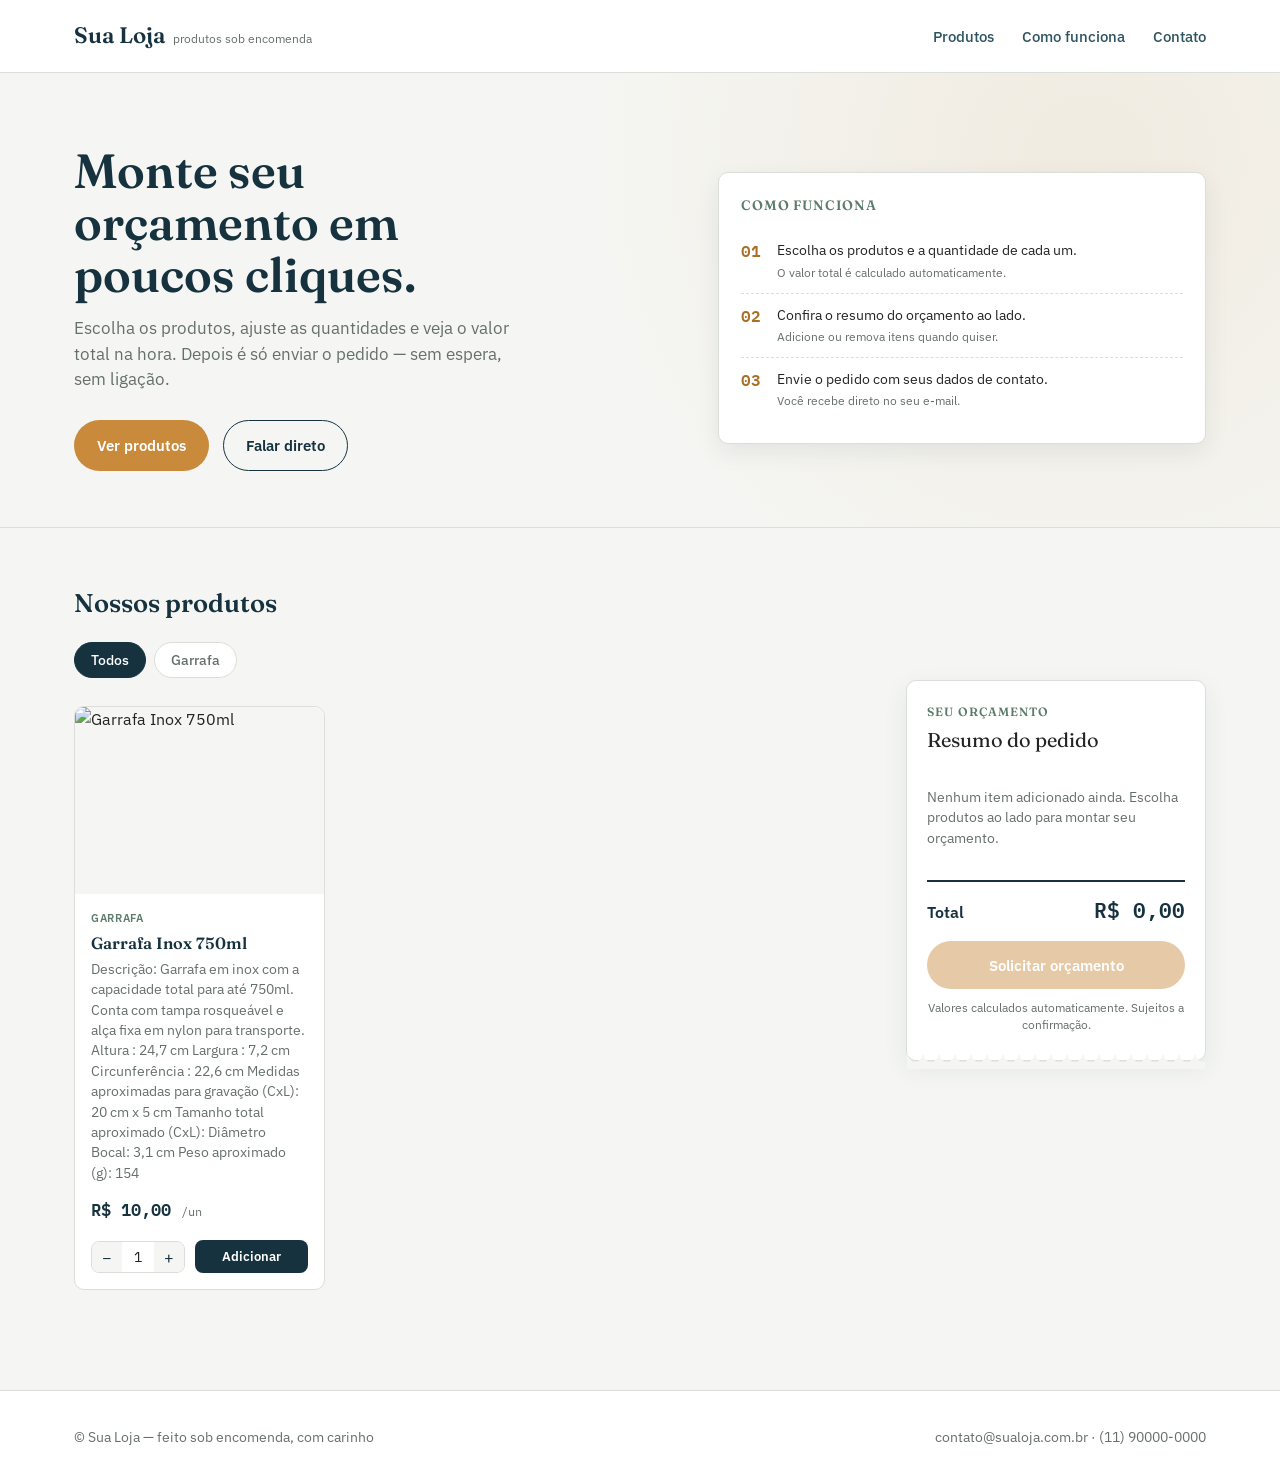
==== index.html @ 7bc8018d "Add files via upload" ====
<!DOCTYPE html>
<html lang="pt-BR">
<head>
<meta charset="UTF-8">
<meta name="viewport" content="width=device-width, initial-scale=1.0">
<title>Sua Loja — Catálogo e Orçamento</title>
<link rel="preconnect" href="https://fonts.googleapis.com">
<link rel="preconnect" href="https://fonts.gstatic.com" crossorigin>
<link href="https://fonts.googleapis.com/css2?family=Fraunces:opsz,wght@9..144,500;9..144,600;9..144,700&family=IBM+Plex+Sans:wght@400;500;600&family=IBM+Plex+Mono:wght@400;500;600&display=swap" rel="stylesheet">
<style>
  /* ============================================
     CONFIGURAÇÃO RÁPIDA DE CORES E FONTES
     Troque os valores abaixo para combinar com sua marca.
     ============================================ */
  :root{
    --bg: #F5F6F3;
    --paper: #FFFFFF;
    --ink: #16323F;
    --ink-soft: #2E5361;
    --accent: #C98A3B;
    --accent-dark: #A96F27;
    --sage: #5B7B6B;
    --line: #DADFDA;
    --text: #232323;
    --text-muted: #656F6B;
    --danger: #B5484B;
    --radius: 10px;
    --shadow: 0 8px 24px rgba(22,50,63,0.08);
  }
  *{box-sizing:border-box;}
  html{scroll-behavior:smooth;}
  body{
    margin:0;
    background:var(--bg);
    color:var(--text);
    font-family:'IBM Plex Sans', sans-serif;
    line-height:1.5;
  }
  h1,h2,h3,.display{
    font-family:'Fraunces', serif;
    font-weight:600;
    color:var(--ink);
    margin:0;
  }
  .mono{ font-family:'IBM Plex Mono', monospace; }
  a{color:inherit;}
  img{max-width:100%; display:block;}
  button{font-family:inherit; cursor:pointer;}
  .wrap{max-width:1180px; margin:0 auto; padding:0 24px;}
  .hidden{display:none !important;}

  /* ---------- header ---------- */
  .site-header{
    position:sticky; top:0; z-index:40;
    background:var(--paper);
    border-bottom:1px solid var(--line);
  }
  .site-header .wrap{
    display:flex; align-items:center; justify-content:space-between;
    height:72px;
  }
  .brand{
    display:flex; align-items:baseline; gap:8px;
  }
  .brand .display{font-size:1.4rem;}
  .brand .tagline{font-size:0.75rem; color:var(--text-muted);}
  nav.main-nav{display:flex; gap:28px; font-size:0.95rem;}
  nav.main-nav a{text-decoration:none; color:var(--ink-soft); font-weight:500;}
  nav.main-nav a:hover{color:var(--accent-dark);}

  /* ---------- hero ---------- */
  .hero{
    padding:72px 0 56px;
    border-bottom:1px solid var(--line);
    background:
      radial-gradient(circle at 85% 20%, rgba(201,138,59,0.10), transparent 45%),
      var(--bg);
  }
  .hero .wrap{display:grid; grid-template-columns:1.1fr 0.9fr; gap:48px; align-items:center;}
  .hero h1{font-size:clamp(2rem, 4vw, 3rem); line-height:1.08; max-width:12ch;}
  .hero p.lead{font-size:1.05rem; color:var(--text-muted); max-width:46ch; margin-top:16px;}
  .hero .cta-row{margin-top:28px; display:flex; gap:14px; flex-wrap:wrap;}
  .btn{
    display:inline-flex; align-items:center; gap:8px;
    padding:13px 22px; border-radius:999px; border:1px solid transparent;
    font-weight:600; font-size:0.95rem; text-decoration:none;
    transition:transform .15s ease, box-shadow .15s ease;
  }
  .btn-primary{background:var(--accent); color:#fff;}
  .btn-primary:hover{background:var(--accent-dark);}
  .btn-ghost{background:transparent; border-color:var(--ink); color:var(--ink);}
  .btn-ghost:hover{background:var(--ink); color:#fff;}
  .btn:disabled{opacity:.45; cursor:not-allowed;}

  .steps{
    background:var(--paper); border:1px solid var(--line); border-radius:var(--radius);
    padding:22px; box-shadow:var(--shadow);
  }
  .steps h3{font-size:0.85rem; text-transform:uppercase; letter-spacing:.06em; color:var(--sage); margin-bottom:14px;}
  .step{display:flex; gap:14px; padding:10px 0;}
  .step:not(:last-child){border-bottom:1px dashed var(--line);}
  .step .num{
    font-family:'IBM Plex Mono', monospace; font-weight:600; color:var(--accent-dark);
    width:22px; flex-shrink:0;
  }
  .step p{margin:0; font-size:0.9rem; color:var(--text);}
  .step small{color:var(--text-muted);}

  /* ---------- catalog ---------- */
  .catalog-section{padding:56px 0 100px;}
  .catalog-section .wrap{display:grid; grid-template-columns:1fr 300px; gap:40px; align-items:start;}
  .catalog-head{display:flex; align-items:baseline; justify-content:space-between; margin-bottom:20px; flex-wrap:wrap; gap:12px;}
  .catalog-head h2{font-size:1.6rem;}
  .tabs{display:flex; gap:8px; flex-wrap:wrap; margin-bottom:28px;}
  .tab{
    padding:8px 16px; border-radius:999px; border:1px solid var(--line);
    background:var(--paper); font-size:0.85rem; font-weight:500; color:var(--text-muted);
  }
  .tab.active{background:var(--ink); border-color:var(--ink); color:#fff;}

  .product-grid{display:grid; grid-template-columns:repeat(auto-fill, minmax(230px,1fr)); gap:20px;}
  .card{
    background:var(--paper); border:1px solid var(--line); border-radius:var(--radius);
    overflow:hidden; display:flex; flex-direction:column;
  }
  .card .thumb{aspect-ratio:4/3; width:100%; overflow:hidden; background:var(--bg);}
  .card .thumb img{width:100%; height:100%; object-fit:cover;}
  .card .body{padding:16px; display:flex; flex-direction:column; gap:6px; flex:1;}
  .card .eyebrow{font-size:0.7rem; text-transform:uppercase; letter-spacing:.06em; color:var(--sage); font-weight:600;}
  .card h3{font-size:1.02rem; line-height:1.25;}
  .card p.desc{font-size:0.85rem; color:var(--text-muted); margin:0; flex:1;}
  .card .price-row{display:flex; align-items:center; justify-content:space-between; margin-top:8px;}
  .card .price{font-family:'IBM Plex Mono', monospace; font-weight:600; color:var(--ink); font-size:1.05rem;}
  .card .price .unit{font-size:0.72rem; color:var(--text-muted); font-weight:400;}
  .qty-row{display:flex; align-items:center; gap:10px; margin-top:12px;}
  .stepper{display:flex; align-items:center; border:1px solid var(--line); border-radius:8px; overflow:hidden;}
  .stepper button{background:var(--bg); border:none; width:30px; height:30px; font-size:1rem; color:var(--ink);}
  .stepper span{width:32px; text-align:center; font-family:'IBM Plex Mono', monospace; font-size:0.9rem;}
  .add-btn{
    flex:1; background:var(--ink); color:#fff; border:none; border-radius:8px;
    padding:8px 10px; font-size:0.82rem; font-weight:600;
  }
  .add-btn:hover{background:var(--ink-soft);}

  /* ---------- quote ledger (signature element) ---------- */
  .ledger{
    position:sticky; top:96px;
    background:var(--paper); border:1px solid var(--line); border-radius:var(--radius);
    box-shadow:var(--shadow);
    padding:22px 20px 26px;
    position:relative;
  }
  .ledger::after{
    content:"";
    position:absolute; left:0; right:0; bottom:-9px; height:14px;
    background-image: radial-gradient(circle at 8px 0, transparent 7px, var(--bg) 7px);
    background-size:16px 14px;
    background-repeat:repeat-x;
  }
  .ledger h3{font-size:0.75rem; text-transform:uppercase; letter-spacing:.08em; color:var(--sage); margin-bottom:4px;}
  .ledger .ledger-title{font-family:'Fraunces',serif; font-size:1.25rem; margin-bottom:14px;}
  .ledger-empty{font-size:0.85rem; color:var(--text-muted); padding:18px 0;}
  .ledger-item{
    display:flex; justify-content:space-between; align-items:flex-start; gap:8px;
    padding:9px 0; border-bottom:1px dashed var(--line); font-size:0.86rem;
  }
  .ledger-item .li-name{font-weight:500;}
  .ledger-item .li-meta{color:var(--text-muted); font-size:0.78rem;}
  .ledger-item .li-price{font-family:'IBM Plex Mono', monospace; white-space:nowrap;}
  .ledger-item .li-remove{background:none; border:none; color:var(--danger); font-size:0.75rem; text-decoration:underline; padding:2px 0;}
  .ledger-total{display:flex; justify-content:space-between; align-items:baseline; margin-top:14px; padding-top:12px; border-top:2px solid var(--ink);}
  .ledger-total .label{font-weight:600; color:var(--ink);}
  .ledger-total .value{font-family:'IBM Plex Mono', monospace; font-size:1.3rem; font-weight:600; color:var(--ink);}
  .ledger .btn{width:100%; justify-content:center; margin-top:16px;}
  .ledger-note{font-size:0.72rem; color:var(--text-muted); margin-top:10px; text-align:center;}

  .mobile-bar{
    display:none; position:fixed; left:16px; right:16px; bottom:16px; z-index:45;
    background:var(--ink); color:#fff; border-radius:999px; padding:14px 20px;
    align-items:center; justify-content:space-between; box-shadow:0 10px 30px rgba(0,0,0,0.25);
  }
  .mobile-bar span{font-family:'IBM Plex Mono', monospace; font-weight:600;}

  /* ---------- modal ---------- */
  .overlay{
    position:fixed; inset:0; background:rgba(22,50,63,0.45); z-index:60;
    display:flex; align-items:center; justify-content:center; padding:20px;
  }
  .modal{
    background:var(--paper); border-radius:var(--radius); max-width:460px; width:100%;
    padding:28px; max-height:88vh; overflow-y:auto; box-shadow:0 20px 60px rgba(0,0,0,0.25);
  }
  .modal h3{font-size:1.3rem; margin-bottom:4px;}
  .modal p.sub{font-size:0.85rem; color:var(--text-muted); margin:0 0 18px;}
  .field{margin-bottom:14px;}
  .field label{display:block; font-size:0.8rem; font-weight:600; color:var(--ink); margin-bottom:5px;}
  .field input, .field textarea{
    width:100%; border:1px solid var(--line); border-radius:8px; padding:10px 12px;
    font-family:inherit; font-size:0.92rem; background:var(--bg);
  }
  .field textarea{resize:vertical; min-height:70px;}
  .modal-actions{display:flex; gap:10px; margin-top:18px;}
  .modal-actions .btn{flex:1; justify-content:center;}
  .close-x{position:absolute; top:16px; right:18px; background:none; border:none; font-size:1.3rem; color:var(--text-muted);}
  .modal{position:relative;}
  .form-msg{font-size:0.82rem; margin-top:12px; padding:10px 12px; border-radius:8px;}
  .form-msg.ok{background:rgba(91,123,107,0.12); color:var(--sage);}
  .form-msg.err{background:rgba(181,72,75,0.1); color:var(--danger);}

  /* ---------- footer ---------- */
  footer{border-top:1px solid var(--line); padding:36px 0; background:var(--paper);}
  footer .wrap{display:flex; justify-content:space-between; flex-wrap:wrap; gap:12px; font-size:0.85rem; color:var(--text-muted);}
  footer a{text-decoration:none; color:var(--ink-soft);}

  @media (max-width: 880px){
    .hero .wrap{grid-template-columns:1fr;}
    .catalog-section .wrap{grid-template-columns:1fr;}
    .ledger{position:static; margin-top:32px;}
    .ledger::after{display:none;}
    nav.main-nav{display:none;}
  }
</style>
</head>
<body>

<header class="site-header">
  <div class="wrap">
    <div class="brand">
      <span class="display" id="cfg-site-name">Sua Loja</span>
      <span class="tagline" id="cfg-tagline">produtos sob encomenda</span>
    </div>
    <nav class="main-nav">
      <a href="#catalogo">Produtos</a>
      <a href="#como-funciona">Como funciona</a>
      <a href="#contato">Contato</a>
    </nav>
  </div>
</header>

<section class="hero" id="como-funciona">
  <div class="wrap">
    <div>
      <h1>Monte seu orçamento em poucos cliques.</h1>
      <p class="lead">Escolha os produtos, ajuste as quantidades e veja o valor total na hora. Depois é só enviar o pedido — sem espera, sem ligação.</p>
      <div class="cta-row">
        <a href="#catalogo" class="btn btn-primary">Ver produtos</a>
        <a href="#contato" class="btn btn-ghost">Falar direto</a>
      </div>
    </div>
    <div class="steps">
      <h3>Como funciona</h3>
      <div class="step"><span class="num">01</span><p>Escolha os produtos e a quantidade de cada um.<br><small>O valor total é calculado automaticamente.</small></p></div>
      <div class="step"><span class="num">02</span><p>Confira o resumo do orçamento ao lado.<br><small>Adicione ou remova itens quando quiser.</small></p></div>
      <div class="step"><span class="num">03</span><p>Envie o pedido com seus dados de contato.<br><small>Você recebe direto no seu e-mail.</small></p></div>
    </div>
  </div>
</section>

<section class="catalog-section" id="catalogo">
  <div class="wrap">
    <div>
      <div class="catalog-head">
        <h2>Nossos produtos</h2>
      </div>
      <div class="tabs" id="tabs"></div>
      <div class="product-grid" id="product-grid"></div>
    </div>

    <aside class="ledger" id="ledger">
      <h3>Seu orçamento</h3>
      <div class="ledger-title">Resumo do pedido</div>
      <div id="ledger-items"><div class="ledger-empty">Nenhum item adicionado ainda. Escolha produtos ao lado para montar seu orçamento.</div></div>
      <div class="ledger-total">
        <span class="label">Total</span>
        <span class="value mono" id="ledger-total">R$ 0,00</span>
      </div>
      <button class="btn btn-primary" id="open-request-btn" disabled>Solicitar orçamento</button>
      <div class="ledger-note">Valores calculados automaticamente. Sujeitos a confirmação.</div>
    </aside>
  </div>
</section>

<div class="mobile-bar" id="mobile-bar">
  <span id="mobile-bar-text">0 itens</span>
  <a href="#ledger" class="btn btn-primary" style="padding:9px 16px;">Ver orçamento</a>
</div>

<footer id="contato">
  <div class="wrap">
    <span>© <span id="cfg-site-name-2">Sua Loja</span> — <span id="cfg-footer-note">edite estas informações no arquivo index.html</span></span>
    <span id="cfg-contact">contato@sualoja.com.br · (11) 90000-0000</span>
  </div>
</footer>

<!-- ============ modal: formulário de solicitação ============ -->
<div class="overlay hidden" id="overlay">
  <div class="modal">
    <button class="close-x" id="close-modal">✕</button>
    <h3>Finalizar orçamento</h3>
    <p class="sub">Preencha seus dados. Vamos abrir seu e-mail com o pedido pronto para enviar.</p>
    <div class="field">
      <label for="f-nome">Nome *</label>
      <input type="text" id="f-nome" placeholder="Seu nome completo">
    </div>
    <div class="field">
      <label for="f-telefone">Telefone / WhatsApp *</label>
      <input type="text" id="f-telefone" placeholder="(11) 90000-0000">
    </div>
    <div class="field">
      <label for="f-email">Seu e-mail (opcional)</label>
      <input type="email" id="f-email" placeholder="voce@email.com">
    </div>
    <div class="field">
      <label for="f-obs">Observações</label>
      <textarea id="f-obs" placeholder="Cores, prazos, detalhes do pedido..."></textarea>
    </div>
    <div class="modal-actions">
      <button class="btn btn-ghost" id="copy-btn" type="button">Copiar resumo</button>
      <button class="btn btn-primary" id="send-btn" type="button">Enviar por e-mail</button>
    </div>
    <div id="form-msg"></div>
  </div>
</div>

<script>
/* ============================================================
   CONFIGURAÇÃO DO SITE
   Troque estes valores para os dados do seu negócio.
   ============================================================ */
const CONFIG = {
  siteName: "Sua Loja",
  tagline: "produtos sob encomenda",
  ownerEmail: "contato@sualoja.com.br",   // <-- para onde os pedidos serão enviados
  contactLine: "contato@sualoja.com.br · (11) 90000-0000",
  footerNote: "feito sob encomenda, com carinho"
};

document.getElementById('cfg-site-name').textContent = CONFIG.siteName;
document.getElementById('cfg-site-name-2').textContent = CONFIG.siteName;
document.getElementById('cfg-tagline').textContent = CONFIG.tagline;
document.getElementById('cfg-contact').textContent = CONFIG.contactLine;
document.getElementById('cfg-footer-note').textContent = CONFIG.footerNote;
document.title = CONFIG.siteName + " — Catálogo e Orçamento";

/* ---------- estado ---------- */
let PRODUCTS = [];
let cart = {}; // id -> {product, qty}
let activeCategory = "Todos";

const fmt = (n) => "R$ " + n.toLocaleString('pt-BR', {minimumFractionDigits:2, maximumFractionDigits:2});

/* placeholder de imagem gerado localmente (sem depender de serviço externo) */
function placeholderImg(text, seed){
  const colors = ['#16323F','#C98A3B','#5B7B6B','#2E5361','#A96F27'];
  const c = colors[seed % colors.length];
  const initials = text.split(' ').slice(0,2).map(w=>w[0]).join('').toUpperCase();
  const svg = `<svg xmlns="http://www.w3.org/2000/svg" width="400" height="300">
    <rect width="400" height="300" fill="${c}"/>
    <text x="50%" y="53%" font-family="IBM Plex Sans, sans-serif" font-size="72" fill="#ffffff" fill-opacity="0.85" text-anchor="middle" dominant-baseline="middle">${initials}</text>
  </svg>`;
  return "data:image/svg+xml;charset=UTF-8," + encodeURIComponent(svg);
}

/* ---------- carregar produtos ---------- */
async function loadProducts(){
  try{
    const res = await fetch('products.json', {cache:"no-store"});
    if(!res.ok) throw new Error('não encontrado');
    PRODUCTS = (await res.json()).filter(p => p.ativo !== false);
  }catch(e){
    document.getElementById('product-grid').innerHTML =
      `<p style="color:var(--danger); font-size:0.9rem;">
        Não foi possível carregar <code>products.json</code>. Se você abriu este arquivo
        diretamente no navegador (duplo clique), o navegador bloqueia esse tipo de leitura local.
        Publique a pasta em um site (ex: GitHub Pages, Netlify) ou rode um servidor local para testar.
      </p>`;
    return;
  }
  renderTabs();
  renderGrid();
}

function renderTabs(){
  const cats = ["Todos", ...new Set(PRODUCTS.map(p => p.categoria).filter(Boolean))];
  const tabsEl = document.getElementById('tabs');
  tabsEl.innerHTML = "";
  cats.forEach(cat => {
    const b = document.createElement('button');
    b.className = 'tab' + (cat === activeCategory ? ' active' : '');
    b.textContent = cat;
    b.onclick = () => { activeCategory = cat; renderTabs(); renderGrid(); };
    tabsEl.appendChild(b);
  });
}

function renderGrid(){
  const grid = document.getElementById('product-grid');
  const list = activeCategory === "Todos" ? PRODUCTS : PRODUCTS.filter(p => p.categoria === activeCategory);
  if(list.length === 0){
    grid.innerHTML = `<p style="color:var(--text-muted);">Nenhum produto nesta categoria ainda.</p>`;
    return;
  }
  grid.innerHTML = "";
  list.forEach((p, i) => {
    const qty = cart[p.id] ? cart[p.id].qty : 1;
    const card = document.createElement('div');
    card.className = 'card';
    card.innerHTML = `
      <div class="thumb"><img src="${p.imagem || placeholderImg(p.nome, i)}" alt="${p.nome}"></div>
      <div class="body">
        <span class="eyebrow">${p.categoria || ''}</span>
        <h3>${p.nome}</h3>
        <p class="desc">${p.descricao || ''}</p>
        <div class="price-row">
          <span class="price">${fmt(p.preco)} <span class="unit">/${p.unidade || 'un'}</span></span>
        </div>
        <div class="qty-row">
          <div class="stepper">
            <button data-act="dec">−</button>
            <span class="qty-display">${qty}</span>
            <button data-act="inc">+</button>
          </div>
          <button class="add-btn" data-act="add">Adicionar</button>
        </div>
      </div>`;
    const stepperSpan = card.querySelector('.qty-display');
    let localQty = qty;
    card.querySelector('[data-act="dec"]').onclick = () => { if(localQty>1) localQty--; stepperSpan.textContent = localQty; };
    card.querySelector('[data-act="inc"]').onclick = () => { localQty++; stepperSpan.textContent = localQty; };
    card.querySelector('[data-act="add"]').onclick = () => { addToCart(p, localQty); };
    grid.appendChild(card);
  });
}

/* ---------- carrinho / ledger ---------- */
function addToCart(product, qty){
  cart[product.id] = { product, qty };
  renderLedger();
}
function removeFromCart(id){
  delete cart[id];
  renderLedger();
}
function renderLedger(){
  const itemsEl = document.getElementById('ledger-items');
  const entries = Object.values(cart);
  const totalEl = document.getElementById('ledger-total');
  const openBtn = document.getElementById('open-request-btn');
  const mobileBar = document.getElementById('mobile-bar');
  const mobileText = document.getElementById('mobile-bar-text');

  if(entries.length === 0){
    itemsEl.innerHTML = `<div class="ledger-empty">Nenhum item adicionado ainda. Escolha produtos ao lado para montar seu orçamento.</div>`;
    totalEl.textContent = fmt(0);
    openBtn.disabled = true;
    mobileBar.style.display = 'none';
    return;
  }

  let total = 0;
  itemsEl.innerHTML = "";
  entries.forEach(({product, qty}) => {
    const subtotal = product.preco * qty;
    total += subtotal;
    const row = document.createElement('div');
    row.className = 'ledger-item';
    row.innerHTML = `
      <div>
        <div class="li-name">${product.nome}</div>
        <div class="li-meta">${qty} × ${fmt(product.preco)}</div>
      </div>
      <div style="text-align:right;">
        <div class="li-price">${fmt(subtotal)}</div>
        <button class="li-remove">remover</button>
      </div>`;
    row.querySelector('.li-remove').onclick = () => removeFromCart(product.id);
    itemsEl.appendChild(row);
  });
  totalEl.textContent = fmt(total);
  openBtn.disabled = false;
  mobileBar.style.display = 'flex';
  mobileText.textContent = entries.reduce((a,e)=>a+e.qty,0) + " itens · " + fmt(total);
}

/* ---------- modal de solicitação ---------- */
const overlay = document.getElementById('overlay');
document.getElementById('open-request-btn').onclick = () => overlay.classList.remove('hidden');
document.getElementById('close-modal').onclick = () => overlay.classList.add('hidden');
overlay.addEventListener('click', (e) => { if(e.target === overlay) overlay.classList.add('hidden'); });

function buildSummary(){
  const entries = Object.values(cart);
  let total = 0;
  let lines = entries.map(({product, qty}) => {
    const subtotal = product.preco * qty;
    total += subtotal;
    return `- ${product.nome} | ${qty} x ${fmt(product.preco)} = ${fmt(subtotal)}`;
  });
  const nome = document.getElementById('f-nome').value.trim();
  const telefone = document.getElementById('f-telefone').value.trim();
  const email = document.getElementById('f-email').value.trim();
  const obs = document.getElementById('f-obs').value.trim();

  let text = `Novo pedido de orçamento\n\n`;
  text += `Cliente: ${nome}\nTelefone: ${telefone}\n`;
  if(email) text += `E-mail: ${email}\n`;
  text += `\nItens:\n${lines.join('\n')}\n\nTotal estimado: ${fmt(total)}\n`;
  if(obs) text += `\nObservações: ${obs}\n`;
  return {text, nome, telefone};
}

function showMsg(text, ok){
  const el = document.getElementById('form-msg');
  el.textContent = text;
  el.className = 'form-msg ' + (ok ? 'ok' : 'err');
}

document.getElementById('send-btn').onclick = () => {
  const {text, nome, telefone} = buildSummary();
  if(!nome || !telefone){
    showMsg('Preencha nome e telefone antes de enviar.', false);
    return;
  }
  const subject = encodeURIComponent(`Pedido de orçamento — ${nome}`);
  const body = encodeURIComponent(text);
  window.location.href = `mailto:${CONFIG.ownerEmail}?subject=${subject}&body=${body}`;
  showMsg('Abrindo seu aplicativo de e-mail com o pedido pronto para enviar...', true);
};

document.getElementById('copy-btn').onclick = async () => {
  const {text, nome, telefone} = buildSummary();
  if(!nome || !telefone){
    showMsg('Preencha nome e telefone antes de copiar.', false);
    return;
  }
  try{
    await navigator.clipboard.writeText(text);
    showMsg('Resumo copiado! Você já pode colar no WhatsApp ou e-mail.', true);
  }catch(e){
    showMsg('Não foi possível copiar automaticamente. Selecione o texto manualmente.', false);
  }
};

loadProducts();
</script>
</body>
</html>
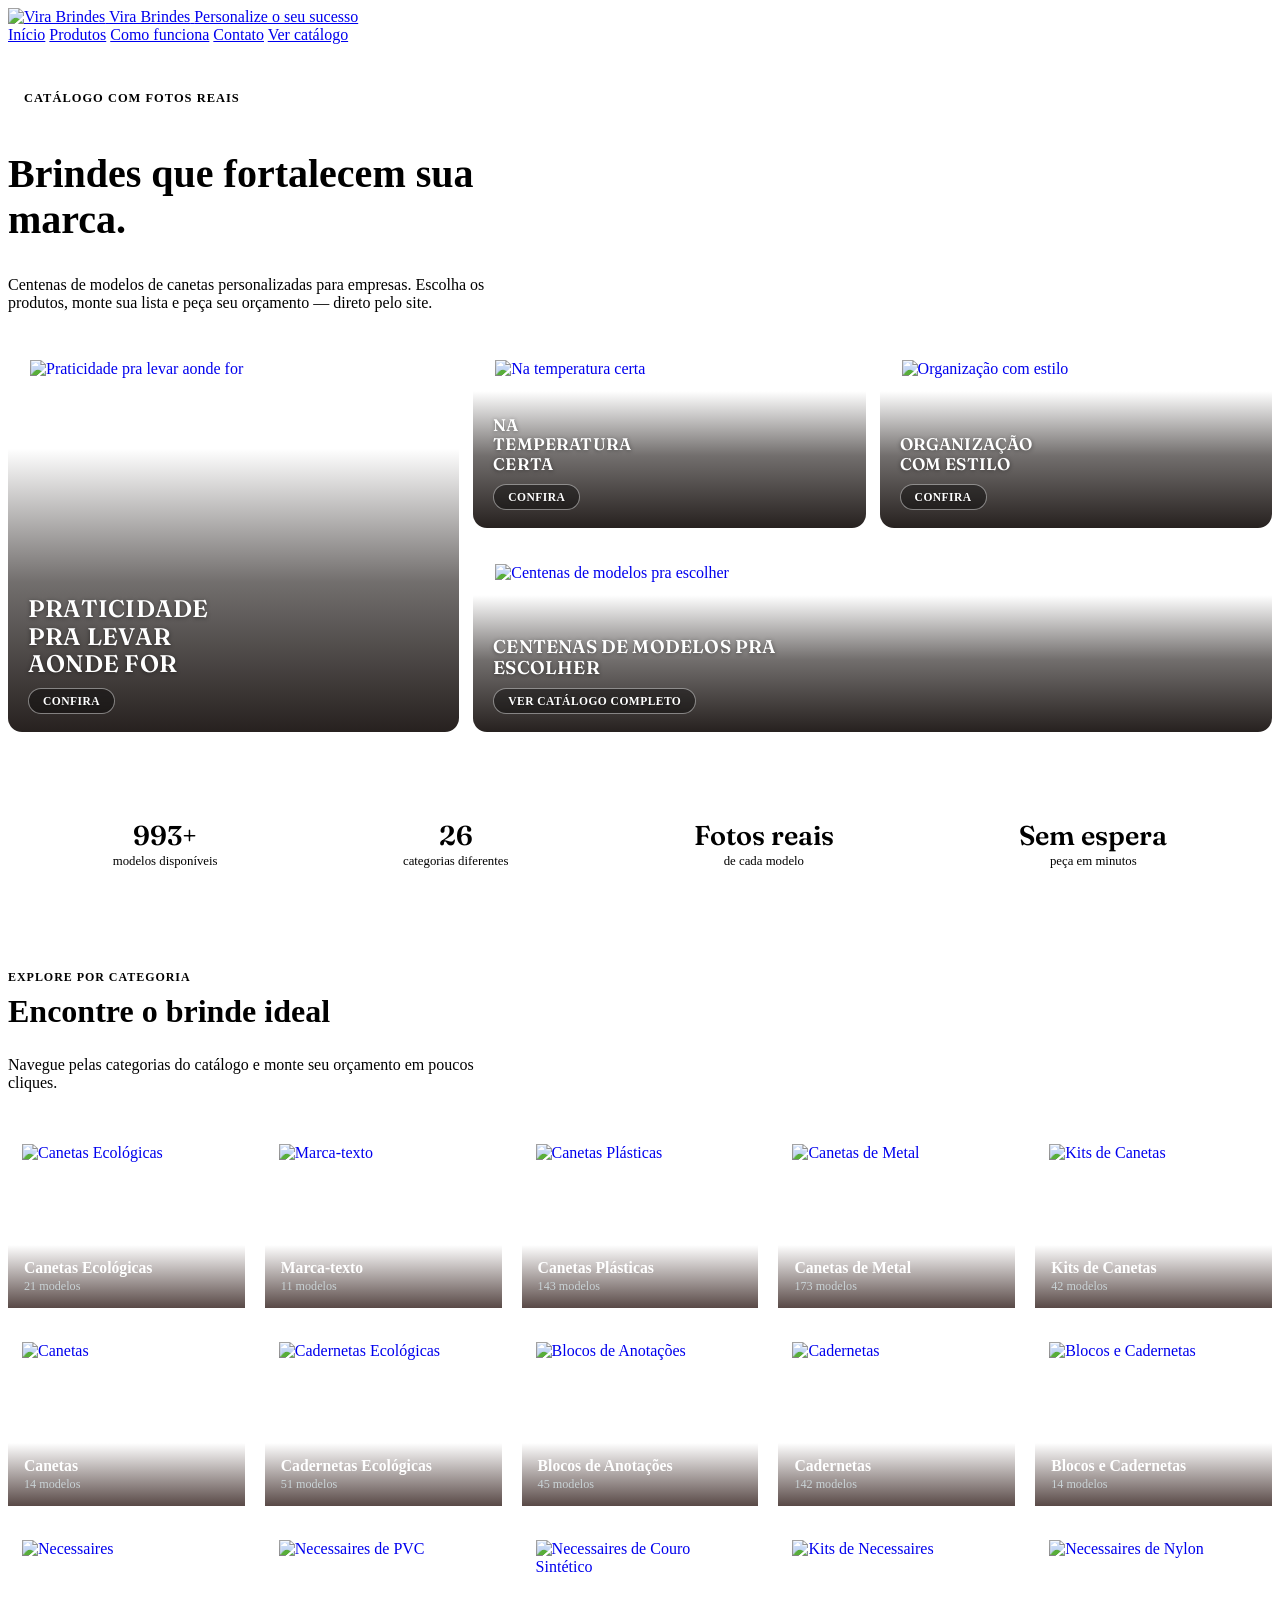
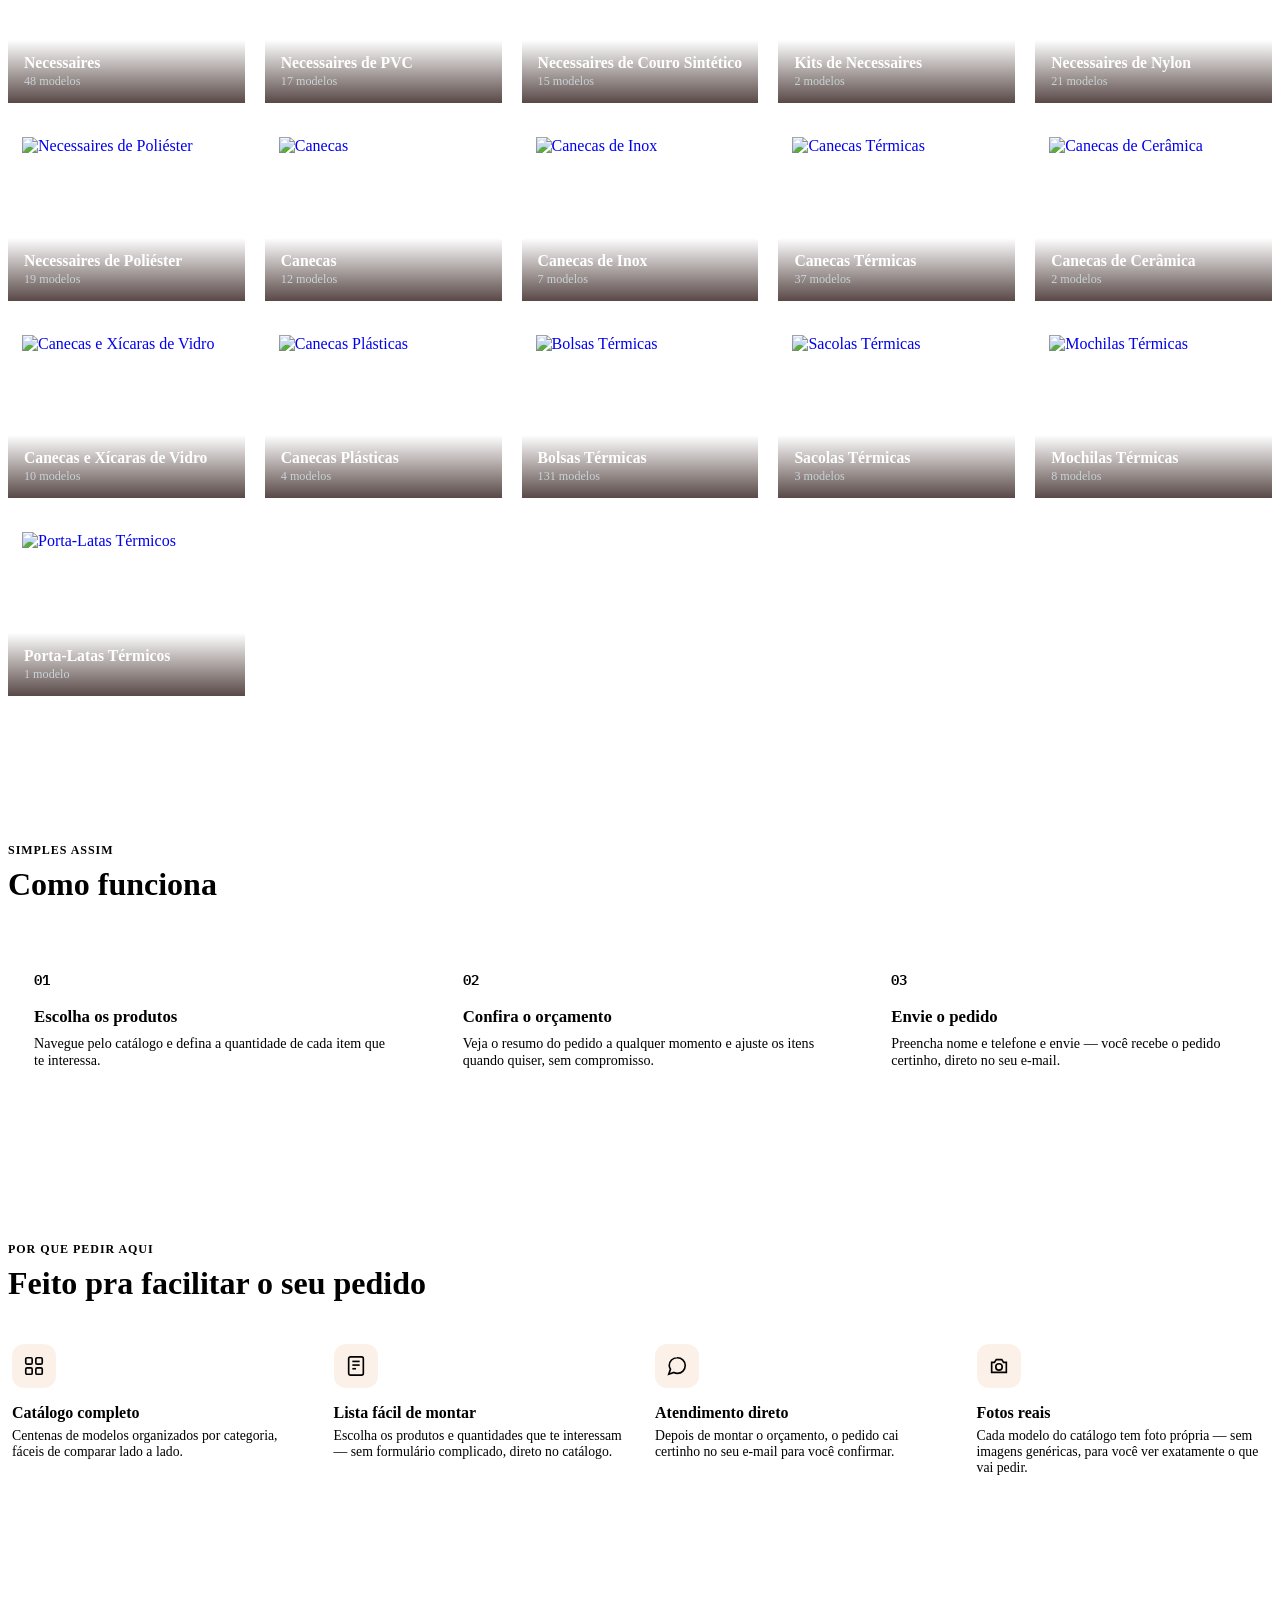
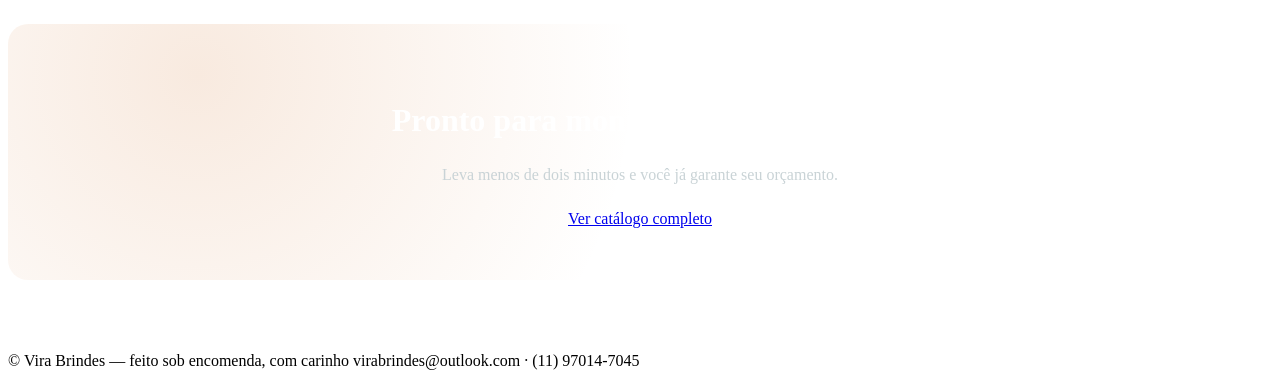
==== commit f3b4a54c: "Add files via upload" ====
--- a/index.html
+++ b/index.html
@@ -3,221 +3,136 @@
 <head>
 <meta charset="UTF-8">
 <meta name="viewport" content="width=device-width, initial-scale=1.0">
-<title>Sua Loja — Catálogo e Orçamento</title>
+<title>Sua Loja — Brindes personalizados</title>
 <link rel="preconnect" href="https://fonts.googleapis.com">
 <link rel="preconnect" href="https://fonts.gstatic.com" crossorigin>
 <link href="https://fonts.googleapis.com/css2?family=Fraunces:opsz,wght@9..144,500;9..144,600;9..144,700&family=IBM+Plex+Sans:wght@400;500;600&family=IBM+Plex+Mono:wght@400;500;600&display=swap" rel="stylesheet">
+<link rel="stylesheet" href="css/style.css">
 <style>
-  /* ============================================
-     CONFIGURAÇÃO RÁPIDA DE CORES E FONTES
-     Troque os valores abaixo para combinar com sua marca.
-     ============================================ */
-  :root{
-    --bg: #F5F6F3;
-    --paper: #FFFFFF;
-    --ink: #16323F;
-    --ink-soft: #2E5361;
-    --accent: #C98A3B;
-    --accent-dark: #A96F27;
-    --sage: #5B7B6B;
-    --line: #DADFDA;
-    --text: #232323;
-    --text-muted: #656F6B;
-    --danger: #B5484B;
-    --radius: 10px;
-    --shadow: 0 8px 24px rgba(22,50,63,0.08);
-  }
-  *{box-sizing:border-box;}
-  html{scroll-behavior:smooth;}
-  body{
-    margin:0;
-    background:var(--bg);
-    color:var(--text);
-    font-family:'IBM Plex Sans', sans-serif;
-    line-height:1.5;
-  }
-  h1,h2,h3,.display{
-    font-family:'Fraunces', serif;
-    font-weight:600;
-    color:var(--ink);
-    margin:0;
-  }
-  .mono{ font-family:'IBM Plex Mono', monospace; }
-  a{color:inherit;}
-  img{max-width:100%; display:block;}
-  button{font-family:inherit; cursor:pointer;}
-  .wrap{max-width:1180px; margin:0 auto; padding:0 24px;}
-  .hidden{display:none !important;}
-
-  /* ---------- header ---------- */
-  .site-header{
-    position:sticky; top:0; z-index:40;
-    background:var(--paper);
-    border-bottom:1px solid var(--line);
-  }
-  .site-header .wrap{
-    display:flex; align-items:center; justify-content:space-between;
-    height:72px;
-  }
-  .brand{
-    display:flex; align-items:baseline; gap:8px;
-  }
-  .brand .display{font-size:1.4rem;}
-  .brand .tagline{font-size:0.75rem; color:var(--text-muted);}
-  nav.main-nav{display:flex; gap:28px; font-size:0.95rem;}
-  nav.main-nav a{text-decoration:none; color:var(--ink-soft); font-weight:500;}
-  nav.main-nav a:hover{color:var(--accent-dark);}
-
   /* ---------- hero ---------- */
   .hero{
-    padding:72px 0 56px;
-    border-bottom:1px solid var(--line);
+    padding:44px 0 60px;
     background:
-      radial-gradient(circle at 85% 20%, rgba(201,138,59,0.10), transparent 45%),
+      radial-gradient(circle at 88% 0%, rgba(217,138,78,0.10), transparent 42%),
       var(--bg);
   }
-  .hero .wrap{display:grid; grid-template-columns:1.1fr 0.9fr; gap:48px; align-items:center;}
-  .hero h1{font-size:clamp(2rem, 4vw, 3rem); line-height:1.08; max-width:12ch;}
-  .hero p.lead{font-size:1.05rem; color:var(--text-muted); max-width:46ch; margin-top:16px;}
-  .hero .cta-row{margin-top:28px; display:flex; gap:14px; flex-wrap:wrap;}
-  .btn{
-    display:inline-flex; align-items:center; gap:8px;
-    padding:13px 22px; border-radius:999px; border:1px solid transparent;
-    font-weight:600; font-size:0.95rem; text-decoration:none;
-    transition:transform .15s ease, box-shadow .15s ease;
-  }
-  .btn-primary{background:var(--accent); color:#fff;}
-  .btn-primary:hover{background:var(--accent-dark);}
-  .btn-ghost{background:transparent; border-color:var(--ink); color:var(--ink);}
-  .btn-ghost:hover{background:var(--ink); color:#fff;}
-  .btn:disabled{opacity:.45; cursor:not-allowed;}
-
-  .steps{
-    background:var(--paper); border:1px solid var(--line); border-radius:var(--radius);
-    padding:22px; box-shadow:var(--shadow);
-  }
-  .steps h3{font-size:0.85rem; text-transform:uppercase; letter-spacing:.06em; color:var(--sage); margin-bottom:14px;}
-  .step{display:flex; gap:14px; padding:10px 0;}
-  .step:not(:last-child){border-bottom:1px dashed var(--line);}
-  .step .num{
+  .hero-intro{max-width:60ch; margin-bottom:26px;}
+  .hero-eyebrow{
+    display:inline-flex; align-items:center; gap:8px; color:var(--accent-dark);
+    font-size:0.78rem; font-weight:600; text-transform:uppercase; letter-spacing:.08em; margin-bottom:12px;
+  }
+  .hero-eyebrow::before{content:""; width:8px; height:8px; border-radius:50%; background:var(--accent); display:inline-block;}
+  .hero h1{font-size:clamp(1.7rem, 3.2vw, 2.5rem); line-height:1.15;}
+  .hero p.lead{font-size:1rem; color:var(--text-muted); margin-top:10px;}
+
+  /* ---------- banner mosaic (estilo "mosaico de banners") ---------- */
+  .banner-grid{
+    display:grid;
+    grid-template-columns: 1.15fr 1fr 1fr;
+    grid-template-rows: 190px 190px;
+    gap:14px;
+  }
+  .banner-tile{
+    position:relative; border-radius:14px; overflow:hidden; display:block; text-decoration:none;
+    background:var(--paper); border:1px solid var(--line);
+    transition:transform .25s ease, box-shadow .25s ease;
+  }
+  .banner-tile:hover{transform:translateY(-3px); box-shadow:0 16px 32px rgba(61,43,40,0.22);}
+  .banner-tile img{
+    position:absolute; inset:0; width:100%; height:100%;
+    object-fit:contain; padding:22px; box-sizing:border-box;
+  }
+  .banner-tile::before{
+    content:""; position:absolute; inset:0;
+    background:linear-gradient(0deg, rgba(20,14,12,0.92) 0%, rgba(20,14,12,0.6) 38%, rgba(20,14,12,0.0) 72%);
+  }
+  .banner-tile .bt-content{position:absolute; left:0; right:0; bottom:0; padding:18px 20px; z-index:1;}
+  .banner-tile .bt-title{
+    color:#fff; font-family:'Fraunces', serif; font-weight:600; text-transform:uppercase;
+    line-height:1.15; letter-spacing:.01em; text-shadow:0 1px 4px rgba(0,0,0,0.45);
+  }
+  .banner-tile.tile-large .bt-title{font-size:1.5rem; max-width:14ch;}
+  .banner-tile.tile-a .bt-title, .banner-tile.tile-b .bt-title{font-size:1.05rem; max-width:15ch;}
+  .banner-tile.tile-wide .bt-title{font-size:1.15rem; max-width:26ch;}
+  .bt-cta{
+    display:inline-block; margin-top:10px; padding:6px 14px; border-radius:999px;
+    background:rgba(0,0,0,0.4); backdrop-filter:blur(2px);
+    color:#fff; font-size:0.72rem; font-weight:600; text-transform:uppercase; letter-spacing:.04em;
+    border:1px solid rgba(255,255,255,0.45); text-shadow:0 1px 2px rgba(0,0,0,0.4);
+  }
+  .tile-large{grid-column:1; grid-row:1 / span 2;}
+  .tile-a{grid-column:2; grid-row:1;}
+  .tile-b{grid-column:3; grid-row:1;}
+  .tile-wide{grid-column:2 / span 2; grid-row:2;}
+
+  /* ---------- stats bar ---------- */
+  .stats-bar{background:var(--paper); border-bottom:1px solid var(--line);}
+  .stats-bar .wrap{display:flex; justify-content:space-around; flex-wrap:wrap; gap:24px; padding:26px 24px;}
+  .stats-bar .item{text-align:center;}
+  .stats-bar .item .n{font-family:'Fraunces', serif; font-size:1.7rem; color:var(--ink); font-weight:600;}
+  .stats-bar .item .l{font-size:0.8rem; color:var(--text-muted); margin-top:2px;}
+
+  /* ---------- section shell ---------- */
+  section.block{padding:72px 0;}
+  .section-head{max-width:60ch; margin-bottom:38px;}
+  .section-head .eyebrow{
+    font-size:0.75rem; font-weight:600; text-transform:uppercase; letter-spacing:.08em; color:var(--sage);
+  }
+  .section-head h2{font-size:clamp(1.5rem, 2.6vw, 2rem); margin-top:8px;}
+  .section-head p{color:var(--text-muted); margin-top:10px;}
+
+  /* ---------- categorias ---------- */
+  .cat-grid{display:grid; grid-template-columns:repeat(auto-fill, minmax(220px,1fr)); gap:20px;}
+  .cat-card{
+    position:relative; border-radius:var(--radius); overflow:hidden; aspect-ratio:4/3;
+    background:#fff; border:1px solid var(--line); text-decoration:none; display:block;
+    transition:transform .2s ease, box-shadow .2s ease;
+  }
+  .cat-card:hover{transform:translateY(-4px); box-shadow:var(--shadow);}
+  .cat-card img{width:100%; height:100%; object-fit:contain; padding:14px;}
+  .cat-card .cat-overlay{
+    position:absolute; left:0; right:0; bottom:0; padding:14px 16px;
+    background:linear-gradient(0deg, rgba(61,43,40,0.86), transparent);
+    color:#fff;
+  }
+  .cat-card .cat-overlay .cn{font-weight:600; font-size:0.98rem;}
+  .cat-card .cat-overlay .cc{font-size:0.76rem; color:#C9D3D6; margin-top:2px;}
+
+  /* ---------- como funciona ---------- */
+  .steps-row{display:grid; grid-template-columns:repeat(3, 1fr); gap:22px;}
+  .step-card{
+    background:var(--paper); border:1px solid var(--line); border-radius:var(--radius); padding:26px;
+  }
+  .step-card .num{
     font-family:'IBM Plex Mono', monospace; font-weight:600; color:var(--accent-dark);
-    width:22px; flex-shrink:0;
-  }
-  .step p{margin:0; font-size:0.9rem; color:var(--text);}
-  .step small{color:var(--text-muted);}
-
-  /* ---------- catalog ---------- */
-  .catalog-section{padding:56px 0 100px;}
-  .catalog-section .wrap{display:grid; grid-template-columns:1fr 300px; gap:40px; align-items:start;}
-  .catalog-head{display:flex; align-items:baseline; justify-content:space-between; margin-bottom:20px; flex-wrap:wrap; gap:12px;}
-  .catalog-head h2{font-size:1.6rem;}
-  .tabs{display:flex; gap:8px; flex-wrap:wrap; margin-bottom:28px;}
-  .tab{
-    padding:8px 16px; border-radius:999px; border:1px solid var(--line);
-    background:var(--paper); font-size:0.85rem; font-weight:500; color:var(--text-muted);
-  }
-  .tab.active{background:var(--ink); border-color:var(--ink); color:#fff;}
-
-  .product-grid{display:grid; grid-template-columns:repeat(auto-fill, minmax(230px,1fr)); gap:20px;}
-  .card{
-    background:var(--paper); border:1px solid var(--line); border-radius:var(--radius);
-    overflow:hidden; display:flex; flex-direction:column;
-  }
-  .card .thumb{aspect-ratio:4/3; width:100%; overflow:hidden; background:var(--bg);}
-  .card .thumb img{width:100%; height:100%; object-fit:cover;}
-  .card .body{padding:16px; display:flex; flex-direction:column; gap:6px; flex:1;}
-  .card .eyebrow{font-size:0.7rem; text-transform:uppercase; letter-spacing:.06em; color:var(--sage); font-weight:600;}
-  .card h3{font-size:1.02rem; line-height:1.25;}
-  .card p.desc{font-size:0.85rem; color:var(--text-muted); margin:0; flex:1;}
-  .card .price-row{display:flex; align-items:center; justify-content:space-between; margin-top:8px;}
-  .card .price{font-family:'IBM Plex Mono', monospace; font-weight:600; color:var(--ink); font-size:1.05rem;}
-  .card .price .unit{font-size:0.72rem; color:var(--text-muted); font-weight:400;}
-  .qty-row{display:flex; align-items:center; gap:10px; margin-top:12px;}
-  .stepper{display:flex; align-items:center; border:1px solid var(--line); border-radius:8px; overflow:hidden;}
-  .stepper button{background:var(--bg); border:none; width:30px; height:30px; font-size:1rem; color:var(--ink);}
-  .stepper span{width:32px; text-align:center; font-family:'IBM Plex Mono', monospace; font-size:0.9rem;}
-  .add-btn{
-    flex:1; background:var(--ink); color:#fff; border:none; border-radius:8px;
-    padding:8px 10px; font-size:0.82rem; font-weight:600;
-  }
-  .add-btn:hover{background:var(--ink-soft);}
-
-  /* ---------- quote ledger (signature element) ---------- */
-  .ledger{
-    position:sticky; top:96px;
-    background:var(--paper); border:1px solid var(--line); border-radius:var(--radius);
-    box-shadow:var(--shadow);
-    padding:22px 20px 26px;
-    position:relative;
-  }
-  .ledger::after{
-    content:"";
-    position:absolute; left:0; right:0; bottom:-9px; height:14px;
-    background-image: radial-gradient(circle at 8px 0, transparent 7px, var(--bg) 7px);
-    background-size:16px 14px;
-    background-repeat:repeat-x;
-  }
-  .ledger h3{font-size:0.75rem; text-transform:uppercase; letter-spacing:.08em; color:var(--sage); margin-bottom:4px;}
-  .ledger .ledger-title{font-family:'Fraunces',serif; font-size:1.25rem; margin-bottom:14px;}
-  .ledger-empty{font-size:0.85rem; color:var(--text-muted); padding:18px 0;}
-  .ledger-item{
-    display:flex; justify-content:space-between; align-items:flex-start; gap:8px;
-    padding:9px 0; border-bottom:1px dashed var(--line); font-size:0.86rem;
-  }
-  .ledger-item .li-name{font-weight:500;}
-  .ledger-item .li-meta{color:var(--text-muted); font-size:0.78rem;}
-  .ledger-item .li-price{font-family:'IBM Plex Mono', monospace; white-space:nowrap;}
-  .ledger-item .li-remove{background:none; border:none; color:var(--danger); font-size:0.75rem; text-decoration:underline; padding:2px 0;}
-  .ledger-total{display:flex; justify-content:space-between; align-items:baseline; margin-top:14px; padding-top:12px; border-top:2px solid var(--ink);}
-  .ledger-total .label{font-weight:600; color:var(--ink);}
-  .ledger-total .value{font-family:'IBM Plex Mono', monospace; font-size:1.3rem; font-weight:600; color:var(--ink);}
-  .ledger .btn{width:100%; justify-content:center; margin-top:16px;}
-  .ledger-note{font-size:0.72rem; color:var(--text-muted); margin-top:10px; text-align:center;}
-
-  .mobile-bar{
-    display:none; position:fixed; left:16px; right:16px; bottom:16px; z-index:45;
-    background:var(--ink); color:#fff; border-radius:999px; padding:14px 20px;
-    align-items:center; justify-content:space-between; box-shadow:0 10px 30px rgba(0,0,0,0.25);
-  }
-  .mobile-bar span{font-family:'IBM Plex Mono', monospace; font-weight:600;}
-
-  /* ---------- modal ---------- */
-  .overlay{
-    position:fixed; inset:0; background:rgba(22,50,63,0.45); z-index:60;
-    display:flex; align-items:center; justify-content:center; padding:20px;
-  }
-  .modal{
-    background:var(--paper); border-radius:var(--radius); max-width:460px; width:100%;
-    padding:28px; max-height:88vh; overflow-y:auto; box-shadow:0 20px 60px rgba(0,0,0,0.25);
-  }
-  .modal h3{font-size:1.3rem; margin-bottom:4px;}
-  .modal p.sub{font-size:0.85rem; color:var(--text-muted); margin:0 0 18px;}
-  .field{margin-bottom:14px;}
-  .field label{display:block; font-size:0.8rem; font-weight:600; color:var(--ink); margin-bottom:5px;}
-  .field input, .field textarea{
-    width:100%; border:1px solid var(--line); border-radius:8px; padding:10px 12px;
-    font-family:inherit; font-size:0.92rem; background:var(--bg);
-  }
-  .field textarea{resize:vertical; min-height:70px;}
-  .modal-actions{display:flex; gap:10px; margin-top:18px;}
-  .modal-actions .btn{flex:1; justify-content:center;}
-  .close-x{position:absolute; top:16px; right:18px; background:none; border:none; font-size:1.3rem; color:var(--text-muted);}
-  .modal{position:relative;}
-  .form-msg{font-size:0.82rem; margin-top:12px; padding:10px 12px; border-radius:8px;}
-  .form-msg.ok{background:rgba(91,123,107,0.12); color:var(--sage);}
-  .form-msg.err{background:rgba(181,72,75,0.1); color:var(--danger);}
-
-  /* ---------- footer ---------- */
-  footer{border-top:1px solid var(--line); padding:36px 0; background:var(--paper);}
-  footer .wrap{display:flex; justify-content:space-between; flex-wrap:wrap; gap:12px; font-size:0.85rem; color:var(--text-muted);}
-  footer a{text-decoration:none; color:var(--ink-soft);}
+    font-size:0.85rem; display:block; margin-bottom:10px;
+  }
+  .step-card h3{font-size:1.05rem; margin-bottom:8px;}
+  .step-card p{font-size:0.88rem; color:var(--text-muted); margin:0;}
+
+  /* ---------- diferenciais ---------- */
+  .feat-grid{display:grid; grid-template-columns:repeat(auto-fit, minmax(230px,1fr)); gap:22px;}
+  .feat-card{padding:4px;}
+  .feat-icon{
+    width:44px; height:44px; border-radius:12px; background:rgba(217,138,78,0.12);
+    display:flex; align-items:center; justify-content:center; color:var(--accent-dark); margin-bottom:14px;
+  }
+  .feat-card h3{font-size:1rem; margin-bottom:6px;}
+  .feat-card p{font-size:0.86rem; color:var(--text-muted); margin:0;}
+
+  /* ---------- cta final ---------- */
+  .cta-final{
+    background:var(--ink); border-radius:20px; padding:52px 40px; text-align:center;
+    background-image: radial-gradient(circle at 15% 20%, rgba(217,138,78,0.18), transparent 40%);
+  }
+  .cta-final h2{color:#fff; font-size:clamp(1.4rem, 2.6vw, 2rem);}
+  .cta-final p{color:#C9D3D6; margin-top:10px;}
+  .cta-final .cta-row{display:flex; justify-content:center; gap:14px; margin-top:26px; flex-wrap:wrap;}
 
   @media (max-width: 880px){
-    .hero .wrap{grid-template-columns:1fr;}
-    .catalog-section .wrap{grid-template-columns:1fr;}
-    .ledger{position:static; margin-top:32px;}
-    .ledger::after{display:none;}
-    nav.main-nav{display:none;}
+    .banner-grid{grid-template-columns:1fr; grid-template-rows:none;}
+    .tile-large, .tile-a, .tile-b, .tile-wide{grid-column:auto; grid-row:auto; height:220px;}
+    .steps-row{grid-template-columns:1fr;}
   }
 </style>
 </head>
@@ -225,65 +140,122 @@
 
 <header class="site-header">
   <div class="wrap">
-    <div class="brand">
-      <span class="display" id="cfg-site-name">Sua Loja</span>
-      <span class="tagline" id="cfg-tagline">produtos sob encomenda</span>
-    </div>
+    <a href="index.html" class="brand">
+      <img src="images/logo.png" alt="Vira Brindes" class="brand-logo">
+      <span class="brand-text">
+        <span class="display" id="cfg-site-name">Sua Loja</span>
+        <span class="tagline" id="cfg-tagline">produtos sob encomenda</span>
+      </span>
+    </a>
     <nav class="main-nav">
-      <a href="#catalogo">Produtos</a>
+      <a href="index.html" class="current">Início</a>
+      <a href="produtos.html">Produtos</a>
       <a href="#como-funciona">Como funciona</a>
       <a href="#contato">Contato</a>
+      <a href="produtos.html" class="btn btn-primary">Ver catálogo</a>
     </nav>
   </div>
 </header>
 
-<section class="hero" id="como-funciona">
-  <div class="wrap">
-    <div>
-      <h1>Monte seu orçamento em poucos cliques.</h1>
-      <p class="lead">Escolha os produtos, ajuste as quantidades e veja o valor total na hora. Depois é só enviar o pedido — sem espera, sem ligação.</p>
+<section class="hero">
+  <div class="wrap">
+    <div class="hero-intro">
+      <span class="hero-eyebrow">Catálogo com fotos reais</span>
+      <h1 id="hero-title">Brindes que fortalecem sua marca.</h1>
+      <p class="lead" id="hero-lead">Centenas de modelos de canetas personalizadas para empresas. Escolha os produtos, monte sua lista e peça seu orçamento — direto pelo site.</p>
+    </div>
+    <div class="banner-grid" id="banner-grid"></div>
+  </div>
+</section>
+
+<section class="stats-bar">
+  <div class="wrap">
+    <div class="item"><div class="n" id="stat-products-2">—</div><div class="l">modelos disponíveis</div></div>
+    <div class="item"><div class="n" id="stat-categories-2">—</div><div class="l">categorias diferentes</div></div>
+    <div class="item"><div class="n">Fotos reais</div><div class="l">de cada modelo</div></div>
+    <div class="item"><div class="n">Sem espera</div><div class="l">peça em minutos</div></div>
+  </div>
+</section>
+
+<section class="block" id="categorias">
+  <div class="wrap">
+    <div class="section-head">
+      <span class="eyebrow">Explore por categoria</span>
+      <h2>Encontre o brinde ideal</h2>
+      <p>Navegue pelas categorias do catálogo e monte seu orçamento em poucos cliques.</p>
+    </div>
+    <div class="cat-grid" id="cat-grid"></div>
+  </div>
+</section>
+
+<section class="block" id="como-funciona" style="background:var(--paper); border-top:1px solid var(--line); border-bottom:1px solid var(--line);">
+  <div class="wrap">
+    <div class="section-head">
+      <span class="eyebrow">Simples assim</span>
+      <h2>Como funciona</h2>
+    </div>
+    <div class="steps-row">
+      <div class="step-card">
+        <span class="num">01</span>
+        <h3>Escolha os produtos</h3>
+        <p>Navegue pelo catálogo e defina a quantidade de cada item que te interessa.</p>
+      </div>
+      <div class="step-card">
+        <span class="num">02</span>
+        <h3>Confira o orçamento</h3>
+        <p>Veja o resumo do pedido a qualquer momento e ajuste os itens quando quiser, sem compromisso.</p>
+      </div>
+      <div class="step-card">
+        <span class="num">03</span>
+        <h3>Envie o pedido</h3>
+        <p>Preencha nome e telefone e envie — você recebe o pedido certinho, direto no seu e-mail.</p>
+      </div>
+    </div>
+  </div>
+</section>
+
+<section class="block">
+  <div class="wrap">
+    <div class="section-head">
+      <span class="eyebrow">Por que pedir aqui</span>
+      <h2>Feito pra facilitar o seu pedido</h2>
+    </div>
+    <div class="feat-grid">
+      <div class="feat-card">
+        <div class="feat-icon"><svg width="22" height="22" viewBox="0 0 24 24" fill="none" stroke="currentColor" stroke-width="1.8"><rect x="3" y="3" width="7" height="7" rx="1.5"/><rect x="14" y="3" width="7" height="7" rx="1.5"/><rect x="3" y="14" width="7" height="7" rx="1.5"/><rect x="14" y="14" width="7" height="7" rx="1.5"/></svg></div>
+        <h3>Catálogo completo</h3>
+        <p>Centenas de modelos organizados por categoria, fáceis de comparar lado a lado.</p>
+      </div>
+      <div class="feat-card">
+        <div class="feat-icon"><svg width="22" height="22" viewBox="0 0 24 24" fill="none" stroke="currentColor" stroke-width="1.8"><rect x="4" y="2" width="16" height="20" rx="2"/><line x1="8" y1="7" x2="16" y2="7"/><line x1="8" y1="11" x2="16" y2="11"/><line x1="8" y1="15" x2="12" y2="15"/></svg></div>
+        <h3>Lista fácil de montar</h3>
+        <p>Escolha os produtos e quantidades que te interessam — sem formulário complicado, direto no catálogo.</p>
+      </div>
+      <div class="feat-card">
+        <div class="feat-icon"><svg width="22" height="22" viewBox="0 0 24 24" fill="none" stroke="currentColor" stroke-width="1.8"><path d="M21 11.5a8.5 8.5 0 0 1-8.5 8.5c-1.4 0-2.7-.3-3.9-.9L3 21l1.9-5.6A8.4 8.4 0 0 1 3.5 11.5 8.5 8.5 0 0 1 12 3a8.5 8.5 0 0 1 9 8.5Z"/></svg></div>
+        <h3>Atendimento direto</h3>
+        <p>Depois de montar o orçamento, o pedido cai certinho no seu e-mail para você confirmar.</p>
+      </div>
+      <div class="feat-card">
+        <div class="feat-icon"><svg width="22" height="22" viewBox="0 0 24 24" fill="none" stroke="currentColor" stroke-width="1.8"><path d="M4 8h3l2-3h6l2 3h3v11H4V8Z"/><circle cx="12" cy="13" r="3.5"/></svg></div>
+        <h3>Fotos reais</h3>
+        <p>Cada modelo do catálogo tem foto própria — sem imagens genéricas, para você ver exatamente o que vai pedir.</p>
+      </div>
+    </div>
+  </div>
+</section>
+
+<section class="block">
+  <div class="wrap">
+    <div class="cta-final">
+      <h2>Pronto para montar seu orçamento?</h2>
+      <p>Leva menos de dois minutos e você já garante seu orçamento.</p>
       <div class="cta-row">
-        <a href="#catalogo" class="btn btn-primary">Ver produtos</a>
-        <a href="#contato" class="btn btn-ghost">Falar direto</a>
-      </div>
-    </div>
-    <div class="steps">
-      <h3>Como funciona</h3>
-      <div class="step"><span class="num">01</span><p>Escolha os produtos e a quantidade de cada um.<br><small>O valor total é calculado automaticamente.</small></p></div>
-      <div class="step"><span class="num">02</span><p>Confira o resumo do orçamento ao lado.<br><small>Adicione ou remova itens quando quiser.</small></p></div>
-      <div class="step"><span class="num">03</span><p>Envie o pedido com seus dados de contato.<br><small>Você recebe direto no seu e-mail.</small></p></div>
-    </div>
-  </div>
-</section>
-
-<section class="catalog-section" id="catalogo">
-  <div class="wrap">
-    <div>
-      <div class="catalog-head">
-        <h2>Nossos produtos</h2>
-      </div>
-      <div class="tabs" id="tabs"></div>
-      <div class="product-grid" id="product-grid"></div>
-    </div>
-
-    <aside class="ledger" id="ledger">
-      <h3>Seu orçamento</h3>
-      <div class="ledger-title">Resumo do pedido</div>
-      <div id="ledger-items"><div class="ledger-empty">Nenhum item adicionado ainda. Escolha produtos ao lado para montar seu orçamento.</div></div>
-      <div class="ledger-total">
-        <span class="label">Total</span>
-        <span class="value mono" id="ledger-total">R$ 0,00</span>
-      </div>
-      <button class="btn btn-primary" id="open-request-btn" disabled>Solicitar orçamento</button>
-      <div class="ledger-note">Valores calculados automaticamente. Sujeitos a confirmação.</div>
-    </aside>
-  </div>
-</section>
-
-<div class="mobile-bar" id="mobile-bar">
-  <span id="mobile-bar-text">0 itens</span>
-  <a href="#ledger" class="btn btn-primary" style="padding:9px 16px;">Ver orçamento</a>
-</div>
+        <a href="produtos.html" class="btn btn-primary">Ver catálogo completo</a>
+      </div>
+    </div>
+  </div>
+</section>
 
 <footer id="contato">
   <div class="wrap">
@@ -291,69 +263,47 @@
     <span id="cfg-contact">contato@sualoja.com.br · (11) 90000-0000</span>
   </div>
 </footer>
-
-<!-- ============ modal: formulário de solicitação ============ -->
-<div class="overlay hidden" id="overlay">
-  <div class="modal">
-    <button class="close-x" id="close-modal">✕</button>
-    <h3>Finalizar orçamento</h3>
-    <p class="sub">Preencha seus dados. Vamos abrir seu e-mail com o pedido pronto para enviar.</p>
-    <div class="field">
-      <label for="f-nome">Nome *</label>
-      <input type="text" id="f-nome" placeholder="Seu nome completo">
-    </div>
-    <div class="field">
-      <label for="f-telefone">Telefone / WhatsApp *</label>
-      <input type="text" id="f-telefone" placeholder="(11) 90000-0000">
-    </div>
-    <div class="field">
-      <label for="f-email">Seu e-mail (opcional)</label>
-      <input type="email" id="f-email" placeholder="voce@email.com">
-    </div>
-    <div class="field">
-      <label for="f-obs">Observações</label>
-      <textarea id="f-obs" placeholder="Cores, prazos, detalhes do pedido..."></textarea>
-    </div>
-    <div class="modal-actions">
-      <button class="btn btn-ghost" id="copy-btn" type="button">Copiar resumo</button>
-      <button class="btn btn-primary" id="send-btn" type="button">Enviar por e-mail</button>
-    </div>
-    <div id="form-msg"></div>
-  </div>
-</div>
 
 <script>
 /* ============================================================
    CONFIGURAÇÃO DO SITE
    Troque estes valores para os dados do seu negócio.
+   Esses mesmos valores também devem ser atualizados em produtos.html.
    ============================================================ */
 const CONFIG = {
-  siteName: "Sua Loja",
-  tagline: "produtos sob encomenda",
-  ownerEmail: "contato@sualoja.com.br",   // <-- para onde os pedidos serão enviados
-  contactLine: "contato@sualoja.com.br · (11) 90000-0000",
+  siteName: "Vira Brindes",
+  tagline: "Personalize o seu sucesso",
+  heroTitle: "Brindes que fortalecem sua marca.",
+  heroLead: "Centenas de modelos de canetas personalizadas para empresas. Escolha os produtos, monte sua lista e peça seu orçamento — direto pelo site.",
+  ownerEmail: "virabrindes@outlook.com",
+  contactLine: "virabrindes@outlook.com · (11) 97014-7045",
   footerNote: "feito sob encomenda, com carinho"
 };
 
-document.getElementById('cfg-site-name').textContent = CONFIG.siteName;
-document.getElementById('cfg-site-name-2').textContent = CONFIG.siteName;
+document.querySelectorAll('#cfg-site-name, #cfg-site-name-2').forEach(el => el.textContent = CONFIG.siteName);
 document.getElementById('cfg-tagline').textContent = CONFIG.tagline;
 document.getElementById('cfg-contact').textContent = CONFIG.contactLine;
 document.getElementById('cfg-footer-note').textContent = CONFIG.footerNote;
-document.title = CONFIG.siteName + " — Catálogo e Orçamento";
-
-/* ---------- estado ---------- */
-let PRODUCTS = [];
-let cart = {}; // id -> {product, qty}
-let activeCategory = "Todos";
-
-const fmt = (n) => "R$ " + n.toLocaleString('pt-BR', {minimumFractionDigits:2, maximumFractionDigits:2});
-
-/* placeholder de imagem gerado localmente (sem depender de serviço externo) */
+document.getElementById('hero-title').textContent = CONFIG.heroTitle;
+document.getElementById('hero-lead').textContent = CONFIG.heroLead;
+document.title = CONFIG.siteName + " — Brindes personalizados";
+
+/* ============================================================
+   BANNER DA HOME (mosaico de fotos no topo da página)
+   Os textos e categorias de cada bloco agora vêm do arquivo
+   banners.json — edite pelo painel (admin.html), aba "Banners".
+   ============================================================ */
+const DEFAULT_BANNER_TILES = [
+  { size: "large", categoria: "", titulo: "Confira nosso catálogo", cta: "Ver produtos" },
+  { size: "a",      categoria: "", titulo: "Novidades",              cta: "Confira" },
+  { size: "b",      categoria: "", titulo: "Mais vendidos",          cta: "Confira" },
+  { size: "wide",   categoria: "", titulo: "Centenas de modelos",    cta: "Ver catálogo completo" },
+];
+
 function placeholderImg(text, seed){
   const colors = ['#16323F','#C98A3B','#5B7B6B','#2E5361','#A96F27'];
   const c = colors[seed % colors.length];
-  const initials = text.split(' ').slice(0,2).map(w=>w[0]).join('').toUpperCase();
+  const initials = (text||'?').split(' ').slice(0,2).map(w=>w[0]).join('').toUpperCase();
   const svg = `<svg xmlns="http://www.w3.org/2000/svg" width="400" height="300">
     <rect width="400" height="300" fill="${c}"/>
     <text x="50%" y="53%" font-family="IBM Plex Sans, sans-serif" font-size="72" fill="#ffffff" fill-opacity="0.85" text-anchor="middle" dominant-baseline="middle">${initials}</text>
@@ -361,187 +311,73 @@
   return "data:image/svg+xml;charset=UTF-8," + encodeURIComponent(svg);
 }
 
-/* ---------- carregar produtos ---------- */
-async function loadProducts(){
+async function init(){
+  let products = [];
   try{
     const res = await fetch('products.json', {cache:"no-store"});
-    if(!res.ok) throw new Error('não encontrado');
-    PRODUCTS = (await res.json()).filter(p => p.ativo !== false);
-  }catch(e){
-    document.getElementById('product-grid').innerHTML =
-      `<p style="color:var(--danger); font-size:0.9rem;">
-        Não foi possível carregar <code>products.json</code>. Se você abriu este arquivo
-        diretamente no navegador (duplo clique), o navegador bloqueia esse tipo de leitura local.
-        Publique a pasta em um site (ex: GitHub Pages, Netlify) ou rode um servidor local para testar.
-      </p>`;
+    if(res.ok) products = (await res.json()).filter(p => p.ativo !== false);
+  }catch(e){ /* silencioso: a página inicial funciona mesmo sem produtos carregados */ }
+
+  let bannerTiles = DEFAULT_BANNER_TILES;
+  try{
+    const resB = await fetch('banners.json', {cache:"no-store"});
+    if(resB.ok){
+      const loaded = await resB.json();
+      if(Array.isArray(loaded) && loaded.length) bannerTiles = loaded;
+    }
+  }catch(e){ /* usa os banners padrão se o arquivo não existir ainda */ }
+
+  const categorias = [...new Set(products.map(p => p.categoria).filter(Boolean))];
+  document.getElementById('stat-products-2').textContent = products.length ? (products.length + '+') : '—';
+  document.getElementById('stat-categories-2').textContent = categorias.length || '—';
+
+  buildBannerGrid(products, bannerTiles);
+  buildCategoryGrid(products, categorias);
+}
+
+/* ---------- mosaico de banners do topo ---------- */
+function buildBannerGrid(products, bannerTiles){
+  const grid = document.getElementById('banner-grid');
+  grid.innerHTML = bannerTiles.map(tile => {
+    const items = products.filter(p => p.categoria === tile.categoria && p.imagemGrande);
+    const fallbackItems = products.filter(p => p.imagemGrande || p.imagem);
+    const pick = items[0] || fallbackItems[0];
+    const bg = pick ? (pick.imagemGrande || pick.imagem) : placeholderImg(tile.titulo, 0);
+    const link = tile.categoria ? `produtos.html?cat=${encodeURIComponent(tile.categoria)}` : 'produtos.html';
+    const sizeClass = tile.size === 'large' ? 'tile-large' : tile.size === 'wide' ? 'tile-wide' : (tile.size === 'a' ? 'tile-a' : 'tile-b');
+    return `
+      <a class="banner-tile ${sizeClass}" href="${link}">
+        <img src="${bg}" alt="${tile.titulo}" loading="lazy">
+        <div class="bt-content">
+          <div class="bt-title">${tile.titulo}</div>
+          <span class="bt-cta">${tile.cta}</span>
+        </div>
+      </a>`;
+  }).join('');
+}
+
+/* ---------- grid de categorias ---------- */
+function buildCategoryGrid(products, categorias){
+  const grid = document.getElementById('cat-grid');
+  if(!categorias.length){
+    grid.innerHTML = `<p style="color:var(--text-muted);">Cadastre produtos no painel para ver as categorias aqui.</p>`;
     return;
   }
-  renderTabs();
-  renderGrid();
+  grid.innerHTML = categorias.map(cat => {
+    const items = products.filter(p => p.categoria === cat);
+    const cover = items.find(p => p.imagem)?.imagem || placeholderImg(cat, 0);
+    return `
+      <a class="cat-card" href="produtos.html?cat=${encodeURIComponent(cat)}">
+        <img src="${cover}" alt="${cat}">
+        <div class="cat-overlay">
+          <div class="cn">${cat}</div>
+          <div class="cc">${items.length} ${items.length === 1 ? 'modelo' : 'modelos'}</div>
+        </div>
+      </a>`;
+  }).join('');
 }
 
-function renderTabs(){
-  const cats = ["Todos", ...new Set(PRODUCTS.map(p => p.categoria).filter(Boolean))];
-  const tabsEl = document.getElementById('tabs');
-  tabsEl.innerHTML = "";
-  cats.forEach(cat => {
-    const b = document.createElement('button');
-    b.className = 'tab' + (cat === activeCategory ? ' active' : '');
-    b.textContent = cat;
-    b.onclick = () => { activeCategory = cat; renderTabs(); renderGrid(); };
-    tabsEl.appendChild(b);
-  });
-}
-
-function renderGrid(){
-  const grid = document.getElementById('product-grid');
-  const list = activeCategory === "Todos" ? PRODUCTS : PRODUCTS.filter(p => p.categoria === activeCategory);
-  if(list.length === 0){
-    grid.innerHTML = `<p style="color:var(--text-muted);">Nenhum produto nesta categoria ainda.</p>`;
-    return;
-  }
-  grid.innerHTML = "";
-  list.forEach((p, i) => {
-    const qty = cart[p.id] ? cart[p.id].qty : 1;
-    const card = document.createElement('div');
-    card.className = 'card';
-    card.innerHTML = `
-      <div class="thumb"><img src="${p.imagem || placeholderImg(p.nome, i)}" alt="${p.nome}"></div>
-      <div class="body">
-        <span class="eyebrow">${p.categoria || ''}</span>
-        <h3>${p.nome}</h3>
-        <p class="desc">${p.descricao || ''}</p>
-        <div class="price-row">
-          <span class="price">${fmt(p.preco)} <span class="unit">/${p.unidade || 'un'}</span></span>
-        </div>
-        <div class="qty-row">
-          <div class="stepper">
-            <button data-act="dec">−</button>
-            <span class="qty-display">${qty}</span>
-            <button data-act="inc">+</button>
-          </div>
-          <button class="add-btn" data-act="add">Adicionar</button>
-        </div>
-      </div>`;
-    const stepperSpan = card.querySelector('.qty-display');
-    let localQty = qty;
-    card.querySelector('[data-act="dec"]').onclick = () => { if(localQty>1) localQty--; stepperSpan.textContent = localQty; };
-    card.querySelector('[data-act="inc"]').onclick = () => { localQty++; stepperSpan.textContent = localQty; };
-    card.querySelector('[data-act="add"]').onclick = () => { addToCart(p, localQty); };
-    grid.appendChild(card);
-  });
-}
-
-/* ---------- carrinho / ledger ---------- */
-function addToCart(product, qty){
-  cart[product.id] = { product, qty };
-  renderLedger();
-}
-function removeFromCart(id){
-  delete cart[id];
-  renderLedger();
-}
-function renderLedger(){
-  const itemsEl = document.getElementById('ledger-items');
-  const entries = Object.values(cart);
-  const totalEl = document.getElementById('ledger-total');
-  const openBtn = document.getElementById('open-request-btn');
-  const mobileBar = document.getElementById('mobile-bar');
-  const mobileText = document.getElementById('mobile-bar-text');
-
-  if(entries.length === 0){
-    itemsEl.innerHTML = `<div class="ledger-empty">Nenhum item adicionado ainda. Escolha produtos ao lado para montar seu orçamento.</div>`;
-    totalEl.textContent = fmt(0);
-    openBtn.disabled = true;
-    mobileBar.style.display = 'none';
-    return;
-  }
-
-  let total = 0;
-  itemsEl.innerHTML = "";
-  entries.forEach(({product, qty}) => {
-    const subtotal = product.preco * qty;
-    total += subtotal;
-    const row = document.createElement('div');
-    row.className = 'ledger-item';
-    row.innerHTML = `
-      <div>
-        <div class="li-name">${product.nome}</div>
-        <div class="li-meta">${qty} × ${fmt(product.preco)}</div>
-      </div>
-      <div style="text-align:right;">
-        <div class="li-price">${fmt(subtotal)}</div>
-        <button class="li-remove">remover</button>
-      </div>`;
-    row.querySelector('.li-remove').onclick = () => removeFromCart(product.id);
-    itemsEl.appendChild(row);
-  });
-  totalEl.textContent = fmt(total);
-  openBtn.disabled = false;
-  mobileBar.style.display = 'flex';
-  mobileText.textContent = entries.reduce((a,e)=>a+e.qty,0) + " itens · " + fmt(total);
-}
-
-/* ---------- modal de solicitação ---------- */
-const overlay = document.getElementById('overlay');
-document.getElementById('open-request-btn').onclick = () => overlay.classList.remove('hidden');
-document.getElementById('close-modal').onclick = () => overlay.classList.add('hidden');
-overlay.addEventListener('click', (e) => { if(e.target === overlay) overlay.classList.add('hidden'); });
-
-function buildSummary(){
-  const entries = Object.values(cart);
-  let total = 0;
-  let lines = entries.map(({product, qty}) => {
-    const subtotal = product.preco * qty;
-    total += subtotal;
-    return `- ${product.nome} | ${qty} x ${fmt(product.preco)} = ${fmt(subtotal)}`;
-  });
-  const nome = document.getElementById('f-nome').value.trim();
-  const telefone = document.getElementById('f-telefone').value.trim();
-  const email = document.getElementById('f-email').value.trim();
-  const obs = document.getElementById('f-obs').value.trim();
-
-  let text = `Novo pedido de orçamento\n\n`;
-  text += `Cliente: ${nome}\nTelefone: ${telefone}\n`;
-  if(email) text += `E-mail: ${email}\n`;
-  text += `\nItens:\n${lines.join('\n')}\n\nTotal estimado: ${fmt(total)}\n`;
-  if(obs) text += `\nObservações: ${obs}\n`;
-  return {text, nome, telefone};
-}
-
-function showMsg(text, ok){
-  const el = document.getElementById('form-msg');
-  el.textContent = text;
-  el.className = 'form-msg ' + (ok ? 'ok' : 'err');
-}
-
-document.getElementById('send-btn').onclick = () => {
-  const {text, nome, telefone} = buildSummary();
-  if(!nome || !telefone){
-    showMsg('Preencha nome e telefone antes de enviar.', false);
-    return;
-  }
-  const subject = encodeURIComponent(`Pedido de orçamento — ${nome}`);
-  const body = encodeURIComponent(text);
-  window.location.href = `mailto:${CONFIG.ownerEmail}?subject=${subject}&body=${body}`;
-  showMsg('Abrindo seu aplicativo de e-mail com o pedido pronto para enviar...', true);
-};
-
-document.getElementById('copy-btn').onclick = async () => {
-  const {text, nome, telefone} = buildSummary();
-  if(!nome || !telefone){
-    showMsg('Preencha nome e telefone antes de copiar.', false);
-    return;
-  }
-  try{
-    await navigator.clipboard.writeText(text);
-    showMsg('Resumo copiado! Você já pode colar no WhatsApp ou e-mail.', true);
-  }catch(e){
-    showMsg('Não foi possível copiar automaticamente. Selecione o texto manualmente.', false);
-  }
-};
-
-loadProducts();
+init();
 </script>
 </body>
 </html>
